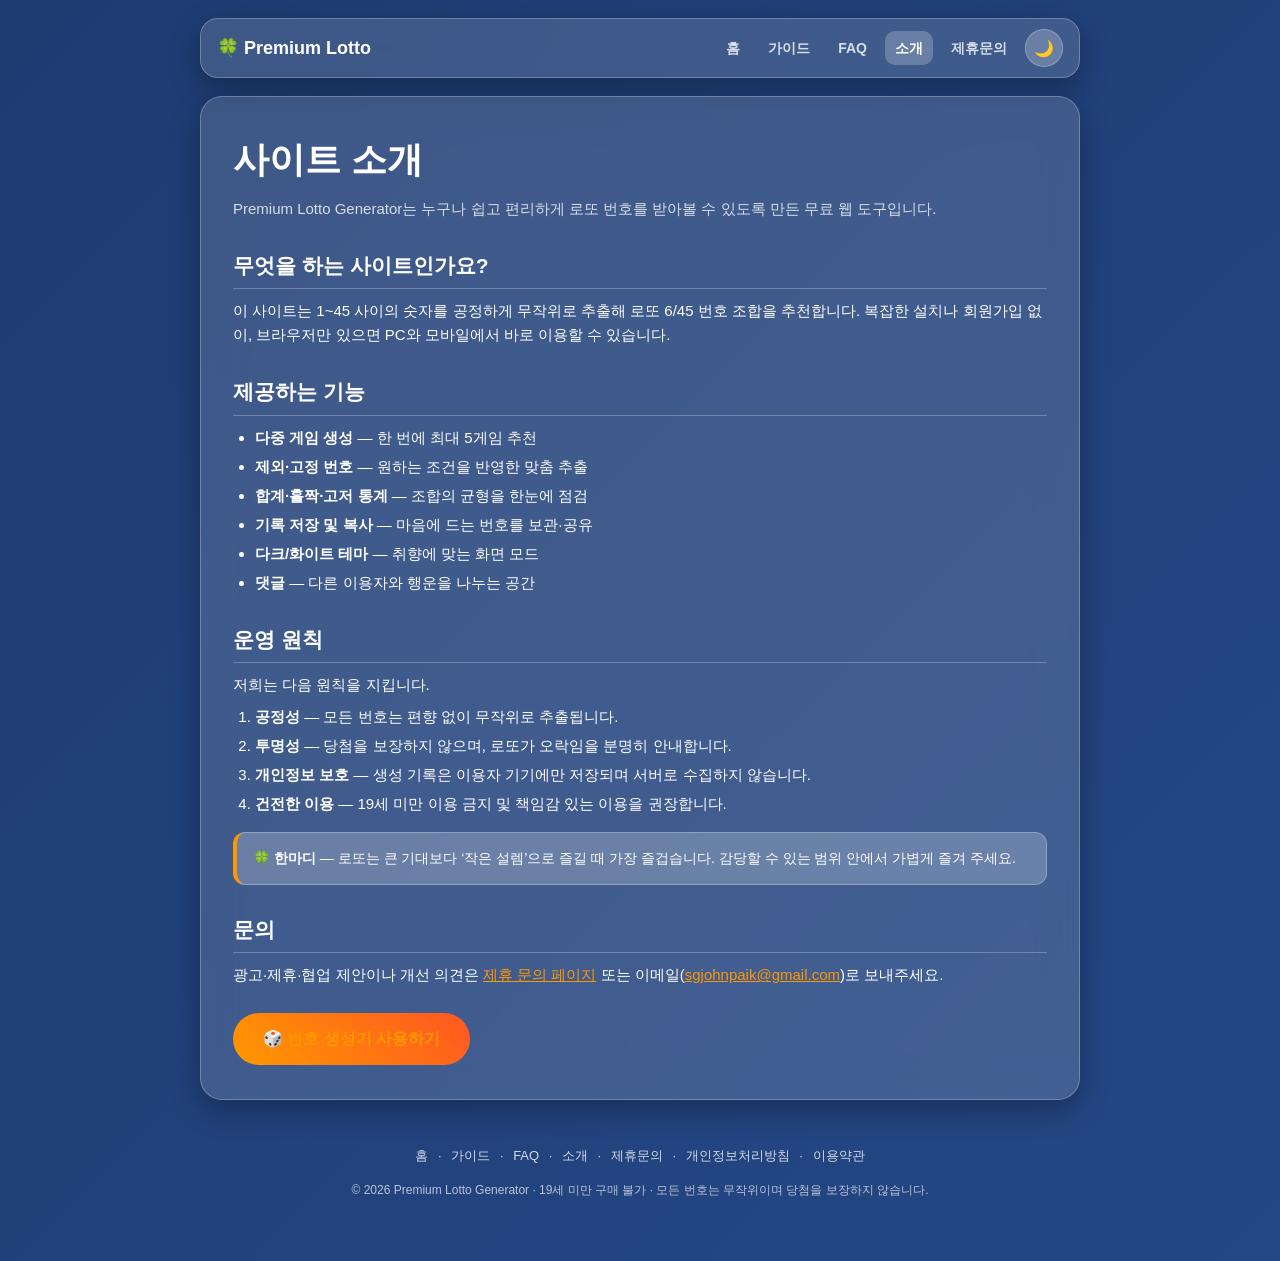
==== about.html @ 22bb6f49 "AdSense 승인 대비 고품질 사이트로 개편 - 독창적 콘텐츠 페이지 추가: guide(로또 가이드), faq, about, terms - 전 페이지 공통 네비게이션/푸터 + 내" ====
<!DOCTYPE html>
<html lang="ko">
<head>
<meta charset="UTF-8">
<meta name="viewport" content="width=device-width, initial-scale=1.0">
<meta name="description" content="Premium Lotto Generator 소개 - 사이트의 목적, 제공 기능, 운영 원칙을 안내합니다.">
<meta name="theme-color" content="#1e3c72">
<meta name="google-adsense-account" content="ca-pub-3362824047057974">
<meta property="og:title" content="사이트 소개 · Premium Lotto">
<meta property="og:description" content="Premium Lotto Generator의 목적과 기능을 소개합니다.">
<meta property="og:type" content="website">
<link rel="canonical" href="https://premium-lotto-generator-b3t.pages.dev/about.html">
<link rel="icon" href="data:image/svg+xml,<svg xmlns='http://www.w3.org/2000/svg' viewBox='0 0 100 100'><text y='.9em' font-size='90'>🍀</text></svg>">
<title>사이트 소개 · Premium Lotto</title>
<script async src="https://pagead2.googlesyndication.com/pagead/js/adsbygoogle.js?client=ca-pub-3362824047057974" crossorigin="anonymous"></script>
<link rel="stylesheet" href="style.css">
</head>
<body>

<nav class="nav">
    <a class="brand" href="index.html">🍀 Premium Lotto</a>
    <a class="link" href="index.html">홈</a>
    <a class="link" href="guide.html">가이드</a>
    <a class="link" href="faq.html">FAQ</a>
    <a class="link active" href="about.html">소개</a>
    <a class="link" href="contact.html">제휴문의</a>
    <button class="theme" id="themeToggle" aria-label="테마 변경">🌙</button>
</nav>

<article class="card">
    <h1>사이트 소개</h1>
    <p class="lead">Premium Lotto Generator는 누구나 쉽고 편리하게 로또 번호를 받아볼 수 있도록 만든 무료 웹 도구입니다.</p>

    <h2>무엇을 하는 사이트인가요?</h2>
    <p>이 사이트는 1~45 사이의 숫자를 공정하게 무작위로 추출해 로또 6/45 번호 조합을 추천합니다. 복잡한 설치나 회원가입 없이, 브라우저만 있으면 PC와 모바일에서 바로 이용할 수 있습니다.</p>

    <h2>제공하는 기능</h2>
    <ul>
        <li><strong>다중 게임 생성</strong> — 한 번에 최대 5게임 추천</li>
        <li><strong>제외·고정 번호</strong> — 원하는 조건을 반영한 맞춤 추출</li>
        <li><strong>합계·홀짝·고저 통계</strong> — 조합의 균형을 한눈에 점검</li>
        <li><strong>기록 저장 및 복사</strong> — 마음에 드는 번호를 보관·공유</li>
        <li><strong>다크/화이트 테마</strong> — 취향에 맞는 화면 모드</li>
        <li><strong>댓글</strong> — 다른 이용자와 행운을 나누는 공간</li>
    </ul>

    <h2>운영 원칙</h2>
    <p>저희는 다음 원칙을 지킵니다.</p>
    <ol>
        <li><strong>공정성</strong> — 모든 번호는 편향 없이 무작위로 추출됩니다.</li>
        <li><strong>투명성</strong> — 당첨을 보장하지 않으며, 로또가 오락임을 분명히 안내합니다.</li>
        <li><strong>개인정보 보호</strong> — 생성 기록은 이용자 기기에만 저장되며 서버로 수집하지 않습니다.</li>
        <li><strong>건전한 이용</strong> — 19세 미만 이용 금지 및 책임감 있는 이용을 권장합니다.</li>
    </ol>

    <div class="callout">
        🍀 <strong>한마디</strong> — 로또는 큰 기대보다 ‘작은 설렘’으로 즐길 때 가장 즐겁습니다. 감당할 수 있는 범위 안에서 가볍게 즐겨 주세요.
    </div>

    <h2>문의</h2>
    <p>광고·제휴·협업 제안이나 개선 의견은 <a href="contact.html">제휴 문의 페이지</a> 또는 이메일(<a href="mailto:sgjohnpaik@gmail.com">sgjohnpaik@gmail.com</a>)로 보내주세요.</p>

    <a class="cta" href="index.html">🎲 번호 생성기 사용하기</a>
</article>

<footer class="site-footer">
    <div>
        <a href="index.html">홈</a> ·
        <a href="guide.html">가이드</a> ·
        <a href="faq.html">FAQ</a> ·
        <a href="about.html">소개</a> ·
        <a href="contact.html">제휴문의</a> ·
        <a href="privacy.html">개인정보처리방침</a> ·
        <a href="terms.html">이용약관</a>
    </div>
    <div class="disclaimer">© 2026 Premium Lotto Generator · 19세 미만 구매 불가 · 모든 번호는 무작위이며 당첨을 보장하지 않습니다.</div>
</footer>

<script>
function applyTheme(t){document.documentElement.setAttribute("data-theme",t);
    var b=document.getElementById("themeToggle"); if(b) b.textContent=t==="light"?"☀️":"🌙";
    try{localStorage.setItem("lotto_theme",t);}catch(e){}}
document.addEventListener("click",function(e){
    if(e.target&&e.target.id==="themeToggle"){
        var cur=document.documentElement.getAttribute("data-theme")==="light"?"dark":"light";applyTheme(cur);}});
(function(){var t="dark";try{t=localStorage.getItem("lotto_theme")||"dark";}catch(e){}applyTheme(t);})();
</script>
</body>
</html>
---- style.css ----
/* ===== 공유 스타일 (콘텐츠 페이지) ===== */
:root{
    --bg1:#1e3c72; --bg2:#2a5298; --bg3:#6dd5ed;
    --panel:rgba(255,255,255,0.14); --panel-strong:rgba(255,255,255,0.22);
    --text:#ffffff; --muted:rgba(255,255,255,0.80);
    --accent1:#ff9800; --accent2:#ff5722; --msg:#ffe082;
    --border:rgba(255,255,255,0.25); --shadow:0 10px 30px rgba(0,0,0,.3);
}
html[data-theme="light"]{
    --bg1:#f7f9fc; --bg2:#ffffff; --bg3:#eef2f8;
    --panel:rgba(255,255,255,0.92); --panel-strong:#ffffff;
    --text:#1c2533; --muted:#5b6678;
    --accent1:#ff9800; --accent2:#ff5722; --msg:#d97706;
    --border:rgba(20,30,50,0.10); --shadow:0 8px 26px rgba(30,50,90,.12);
}
*{margin:0; padding:0; box-sizing:border-box; font-family:"Segoe UI","Malgun Gothic",sans-serif;}
body{
    background:linear-gradient(135deg,var(--bg1),var(--bg2),var(--bg3));
    background-size:400% 400%; animation:bgMove 14s infinite alternate;
    min-height:100vh; color:var(--text); line-height:1.6;
    display:flex; flex-direction:column; align-items:center; padding:18px 12px 40px;
}
@keyframes bgMove{0%{background-position:left;}100%{background-position:right;}}
@media (prefers-reduced-motion: reduce){body{animation:none;}}

/* 네비게이션 */
.nav{
    width:100%; max-width:880px; display:flex; align-items:center; gap:8px;
    padding:10px 16px; margin-bottom:18px;
    background:var(--panel); border:1px solid var(--border); border-radius:18px;
    backdrop-filter:blur(20px); -webkit-backdrop-filter:blur(20px); box-shadow:var(--shadow);
    flex-wrap:wrap;
}
.nav .brand{font-weight:800; font-size:18px; text-decoration:none; color:var(--text); margin-right:auto;}
.nav a.link{
    color:var(--muted); text-decoration:none; font-size:14px; font-weight:600;
    padding:6px 10px; border-radius:10px; transition:.2s;
}
.nav a.link:hover, .nav a.link.active{color:var(--text); background:var(--panel-strong);}
.nav .theme{
    background:var(--panel-strong); border:1px solid var(--border); color:var(--text);
    width:38px; height:38px; border-radius:50%; cursor:pointer; font-size:16px;
    display:inline-flex; align-items:center; justify-content:center;
}

/* 본문 카드 */
.card{
    width:100%; max-width:880px; padding:34px 32px;
    background:var(--panel); border:1px solid var(--border); border-radius:22px;
    backdrop-filter:blur(20px); -webkit-backdrop-filter:blur(20px); box-shadow:var(--shadow);
}
.card h1{font-size:clamp(26px,5vw,36px); margin-bottom:6px;}
.card .lead{color:var(--muted); font-size:15px; margin-bottom:26px;}
.card h2{font-size:21px; margin:28px 0 10px; padding-bottom:6px; border-bottom:1px solid var(--border);}
.card h3{font-size:17px; margin:18px 0 6px;}
.card p{font-size:15px; margin:8px 0; color:var(--text);}
.card ul,.card ol{margin:8px 0 8px 22px;}
.card li{font-size:15px; margin:5px 0;}
.card a{color:var(--accent1);}
.card strong{color:var(--text);}
.card .muted{color:var(--muted); font-size:13px;}

table.stat{width:100%; border-collapse:collapse; margin:12px 0; font-size:14px;}
table.stat th, table.stat td{border:1px solid var(--border); padding:9px 12px; text-align:center;}
table.stat th{background:var(--panel-strong);}

.callout{
    background:var(--panel-strong); border:1px solid var(--border);
    border-left:4px solid var(--accent1); border-radius:12px;
    padding:14px 16px; margin:16px 0; font-size:14px;
}

.faq-item{border-bottom:1px solid var(--border); padding:14px 0;}
.faq-item:last-child{border-bottom:none;}
.faq-q{font-weight:700; font-size:16px; margin-bottom:6px;}
.faq-a{color:var(--muted); font-size:15px;}

/* 광고 슬롯 자리 */
.ad-slot{
    width:100%; max-width:880px; margin:18px 0; min-height:90px;
    display:flex; align-items:center; justify-content:center;
}

/* CTA 버튼 */
.cta{
    display:inline-block; margin-top:18px; padding:13px 30px; border-radius:50px;
    background:linear-gradient(45deg,var(--accent1),var(--accent2));
    color:#fff; font-weight:bold; text-decoration:none; font-size:16px; transition:.3s;
}
.cta:hover{transform:scale(1.04); box-shadow:0 0 20px rgba(255,152,0,.6);}

/* 푸터 */
.site-footer{
    width:100%; max-width:880px; margin-top:24px; padding:20px 16px;
    text-align:center; font-size:13px; color:var(--muted); line-height:1.9;
}
.site-footer a{color:var(--muted); text-decoration:none; margin:0 6px;}
.site-footer a:hover{color:var(--text);}
.site-footer .disclaimer{margin-top:10px; font-size:12px; opacity:.85;}

@media (max-width:560px){
    .card{padding:24px 18px;}
    .nav .brand{font-size:16px;}
    .nav a.link{font-size:13px; padding:5px 8px;}
}
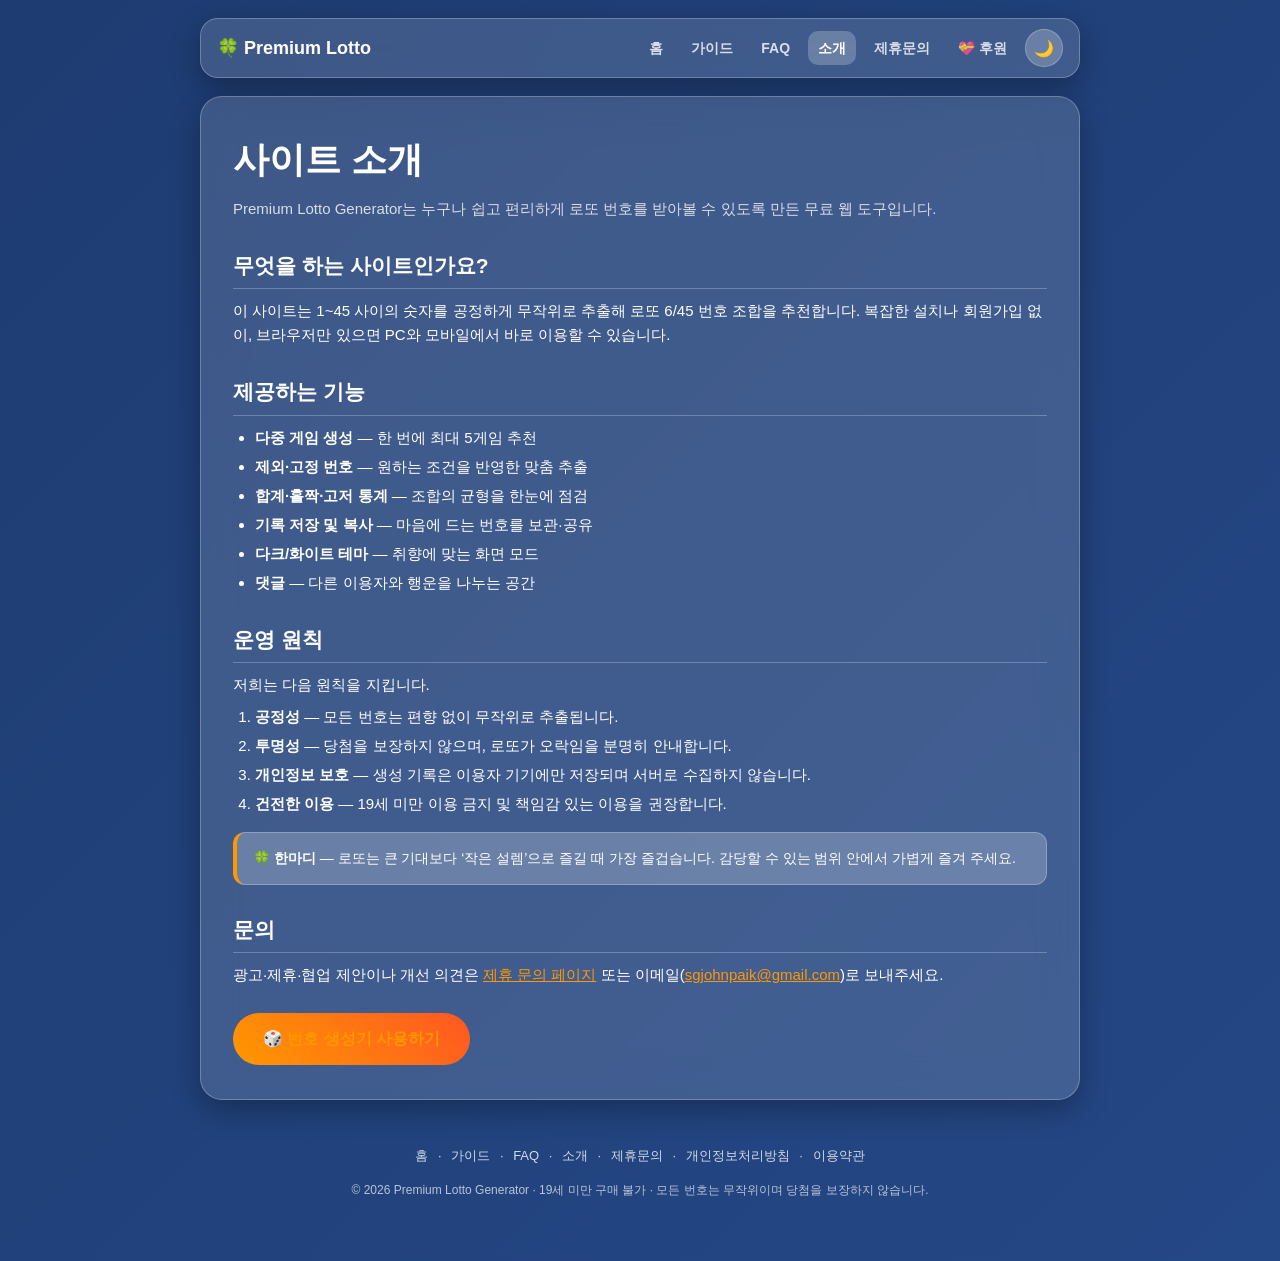
==== commit 5aafc8a8: "PayPal 후원 기능 추가 - 메인 페이지에 '💝 후원하기' 섹션 + PayPal 결제 버튼   (hosted_button_id=7DCVQKBE7Z6LY) - 전 페이지 네비게이" ====
--- a/about.html
+++ b/about.html
@@ -2,6 +2,22 @@
 <html lang="ko">
 <head>
 <meta charset="UTF-8">
+<!-- Google tag (gtag.js) -->
+<script async src="https://www.googletagmanager.com/gtag/js?id=G-3SZHVC9N30"></script>
+<script>
+  window.dataLayer = window.dataLayer || [];
+  function gtag(){dataLayer.push(arguments);}
+  gtag('js', new Date());
+  gtag('config', 'G-3SZHVC9N30');
+</script>
+<!-- Microsoft Clarity -->
+<script type="text/javascript">
+    (function(c,l,a,r,i,t,y){
+        c[a]=c[a]||function(){(c[a].q=c[a].q||[]).push(arguments)};
+        t=l.createElement(r);t.async=1;t.src="https://www.clarity.ms/tag/"+i;
+        y=l.getElementsByTagName(r)[0];y.parentNode.insertBefore(t,y);
+    })(window, document, "clarity", "script", "xcgihn6p5e");
+</script>
 <meta name="viewport" content="width=device-width, initial-scale=1.0">
 <meta name="description" content="Premium Lotto Generator 소개 - 사이트의 목적, 제공 기능, 운영 원칙을 안내합니다.">
 <meta name="theme-color" content="#1e3c72">
@@ -24,6 +40,7 @@
     <a class="link" href="faq.html">FAQ</a>
     <a class="link active" href="about.html">소개</a>
     <a class="link" href="contact.html">제휴문의</a>
+    <a class="link" href="index.html#support">💝 후원</a>
     <button class="theme" id="themeToggle" aria-label="테마 변경">🌙</button>
 </nav>
 
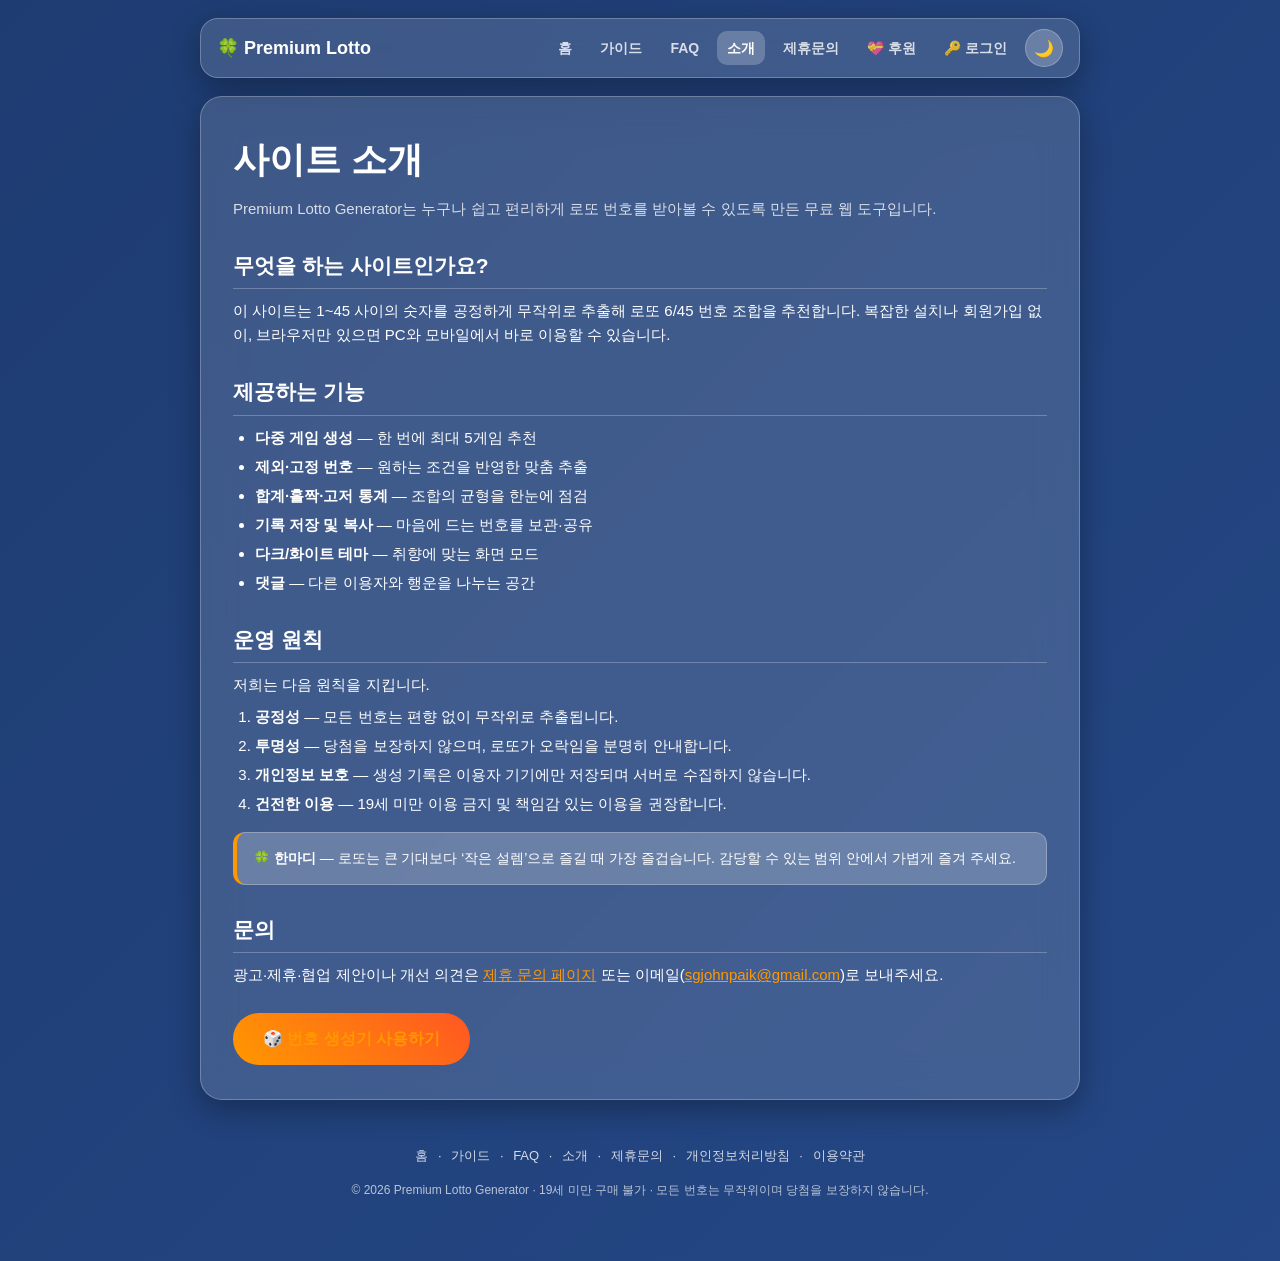
==== commit 351d4f4b: "회원가입/로그인 기능 추가 (Supabase Auth) - auth.html: 이메일/비밀번호 로그인·회원가입·로그아웃,   세션 상태 표시, 탭 전환 (Supabase confi" ====
--- a/about.html
+++ b/about.html
@@ -41,6 +41,7 @@
     <a class="link active" href="about.html">소개</a>
     <a class="link" href="contact.html">제휴문의</a>
     <a class="link" href="index.html#support">💝 후원</a>
+    <a class="link" href="auth.html">🔑 로그인</a>
     <button class="theme" id="themeToggle" aria-label="테마 변경">🌙</button>
 </nav>
 
